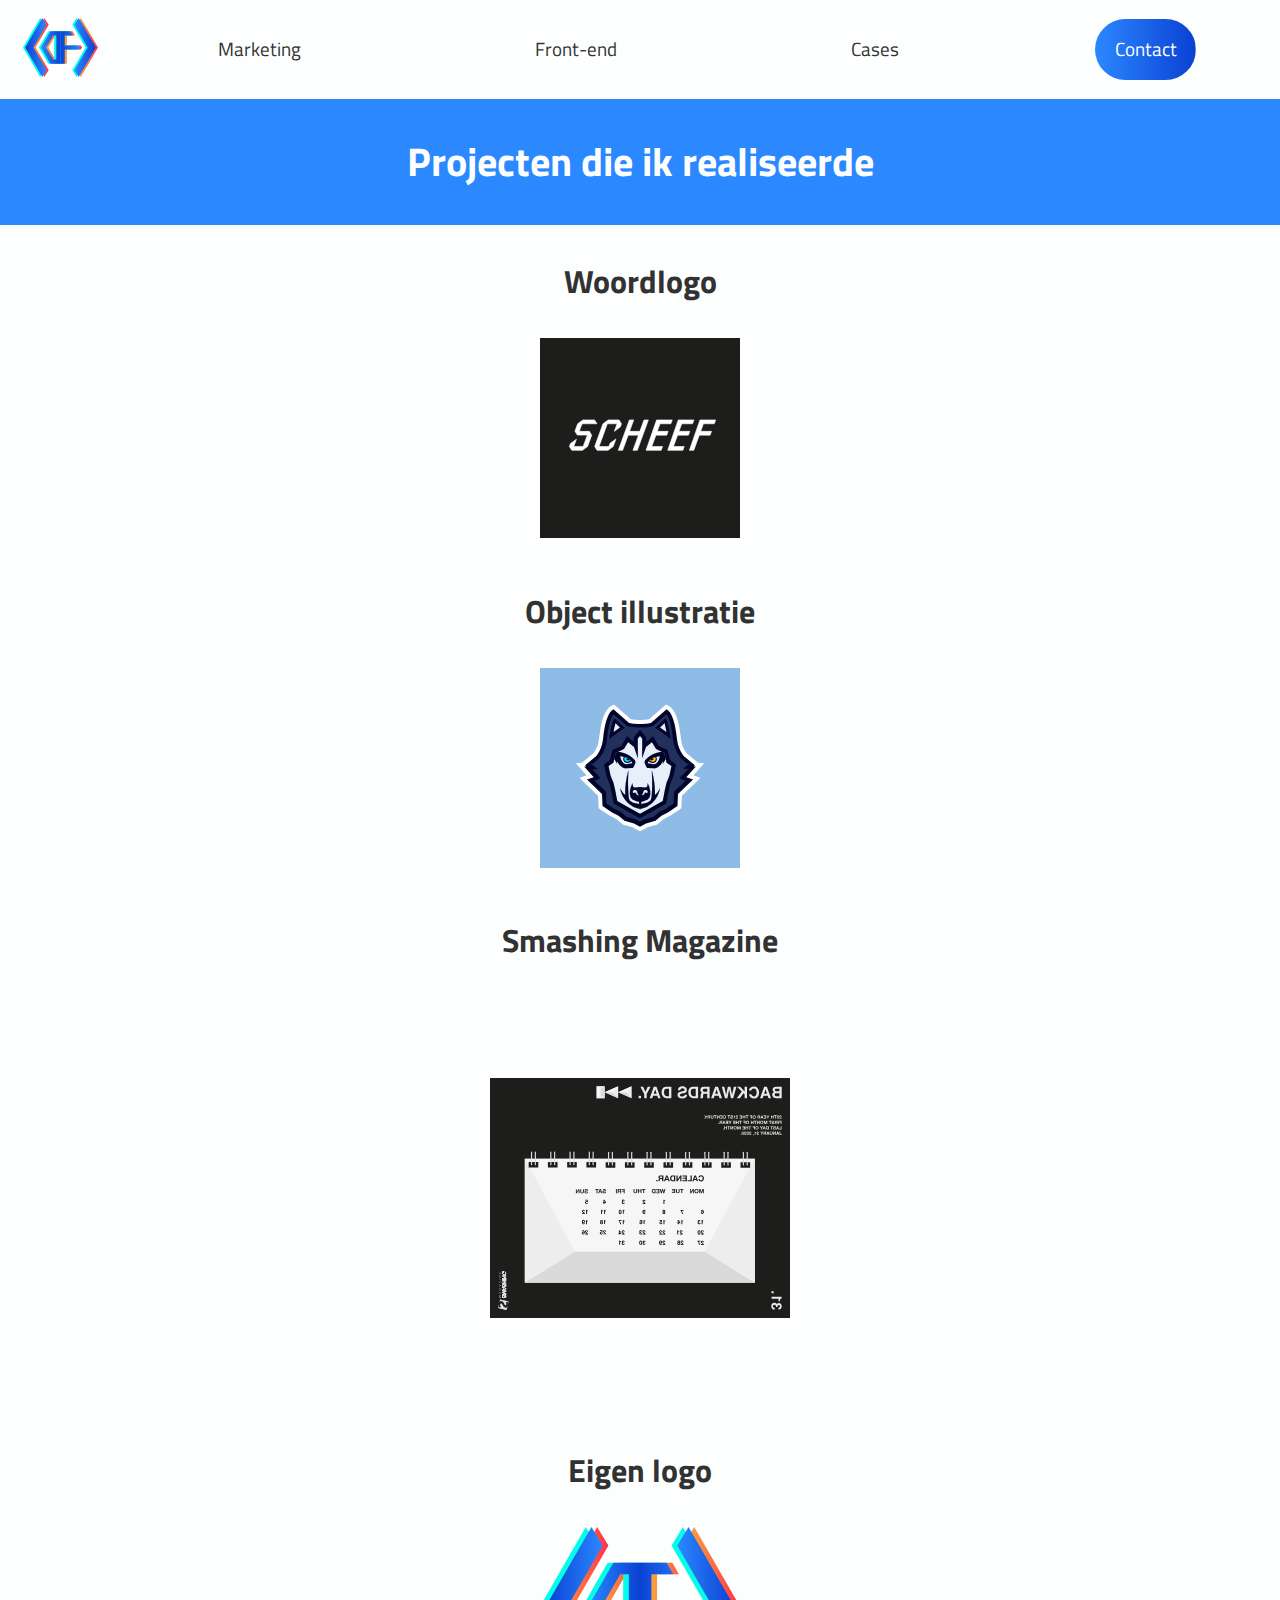
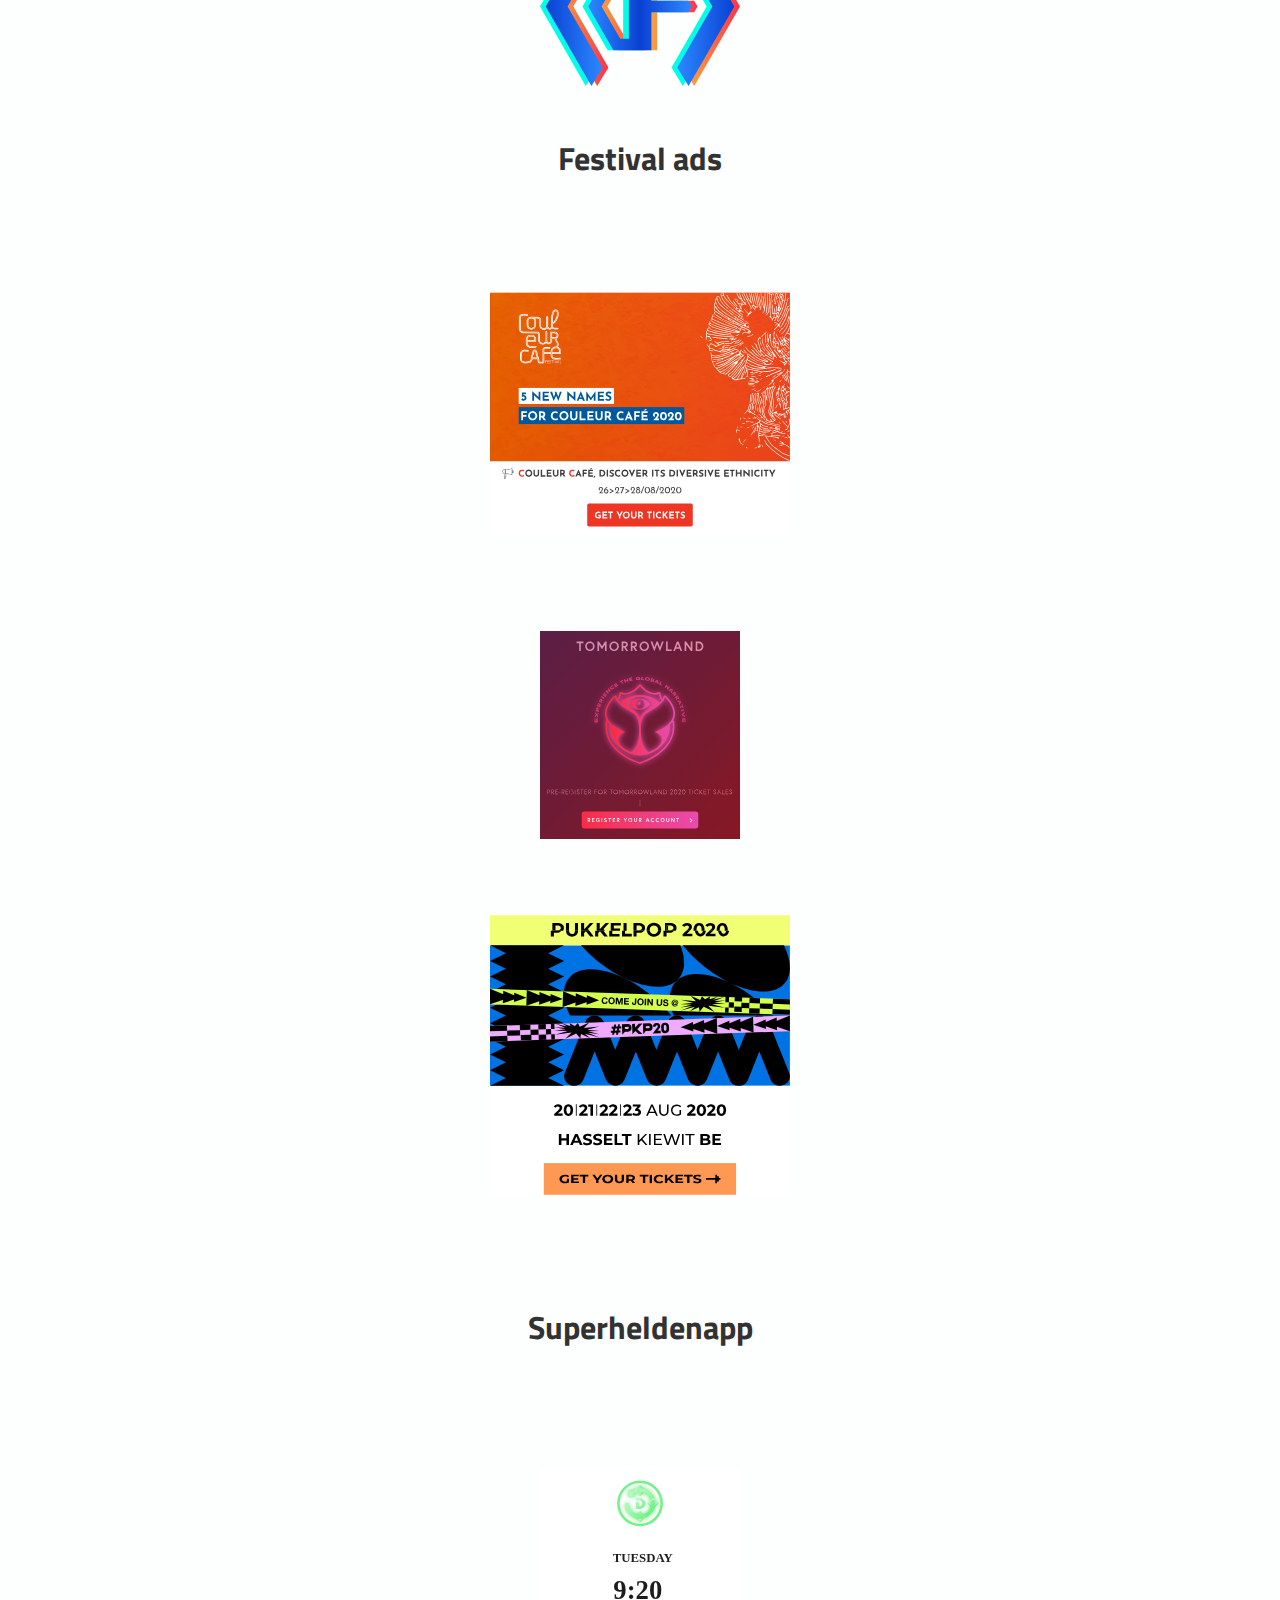
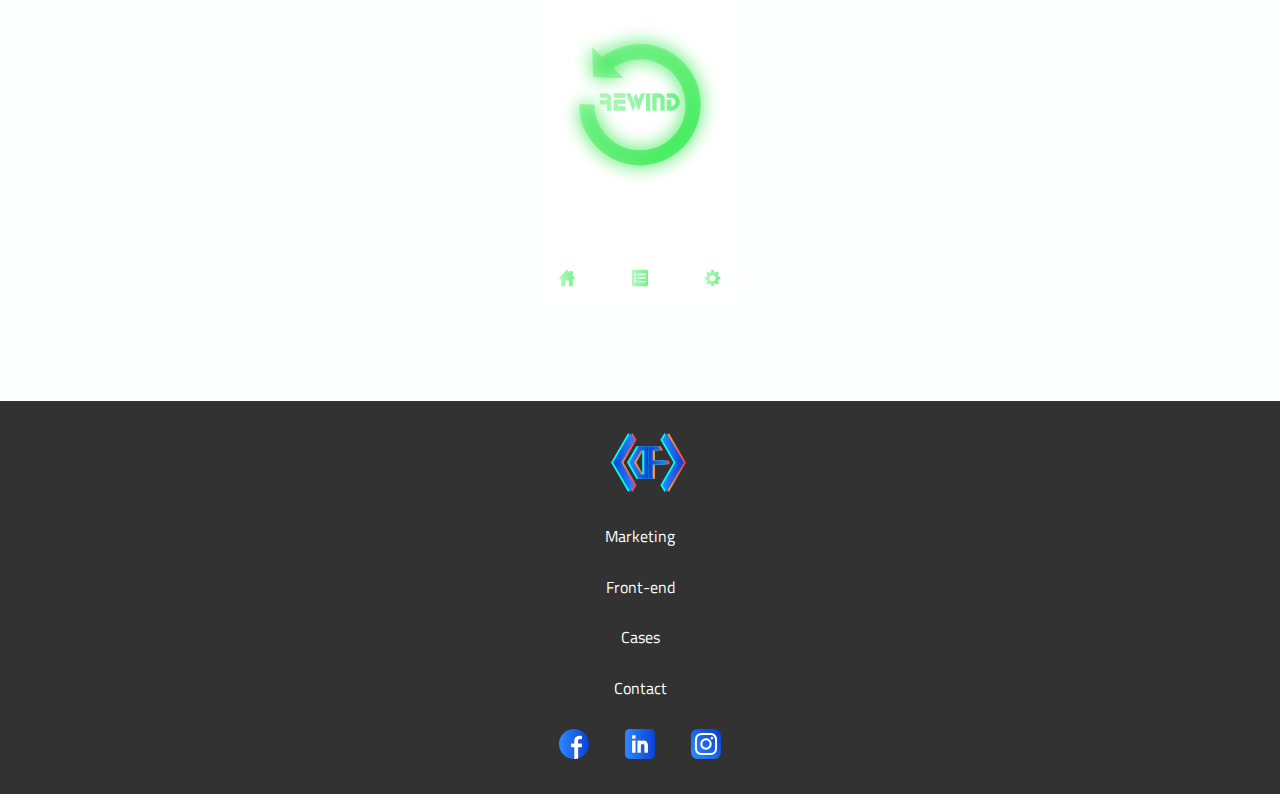
==== case.html @ 9469d138 "added files" ====
<!DOCTYPE html>
<html lang="en">

<head>
    <meta charset="UTF-8">
    <meta name="viewport" content="width=device-width, initial-scale=1.0">
    <meta http-equiv="X-UA-Compatible" content="ie=edge">
    <title>Cases | Digital Fronteer | Brian Cautaerts</title>
    <link rel="shortcut icon" href="images/Favicon.png" type="image/x-icon">
    <link rel="stylesheet" href="css/normalize.css">
    <link rel="stylesheet" href="css/main.css">
    <link href="https://fonts.googleapis.com/css?family=Titillium+Web:400,700&display=swap" rel="stylesheet">
</head>

<body>
    <header>
        <nav>
            <a class="logo" href="index.html">
                <img class="logoImg" src="images/1IMDB_Brian_Cautaerts_logo.svg" alt="Digital fronteer logo">
            </a>
            <a class="navItems dmIcon" href="marketing.html">Marketing</a>
            <a class="navItems pcIcon" href="frontend.html">Front-end</a>
            <a class="navItems caseIcon" href="case.html">Cases</a>
            <a class="navItems contactIcon blue-btn" href="contact.html">Contact</a>
        </nav>

        <div class="bg-blue">
            <h1>Projecten die ik realiseerde</h1>
        </div>
    </header>

    <h2>Woordlogo</h2>
    <img class="case" src="images/1IMD_Brian_Cautaerts_woordlogo.svg" alt="woordlogo">

    <h2>Object illustratie</h2>
    <img class="case" src="images/IMDB_Brian_Cautaerts_Object.svg" alt="Object illustratie ">

    <h2>Smashing Magazine</h2>
    <img class="festivalAd" src="images/smashing_magazine.svg" alt="Smashing magazine">

    <h2>Eigen logo</h2>
    <img class="case" src="images/1IMDB_Brian_Cautaerts_logo.svg" alt="eigen logo">

    <h2>Festival ads</h2>
    <a href="festival_ads/CouleurCafé_&_Qmusic/index.html">
        <img class="festivalAd" src="images/CCxQ.svg" alt="Couleur café x Qmusic">
    </a>

    <a href="festival_ads/Tomorrowland_&_RadioFG/index.html">
        <img class="case" src="images/TML_RadioFGai.svg" alt="Tomorrowland x Radio FG">
    </a>

    <a href="festival_ads/Pukkelpop_&_StuBru/index.html">
        <img class="festivalAd" src="images/PKPxStuBru.svg" alt="Pukkelpop x StuBru">
    </a>

    <h2>Superheldenapp</h2>
    <img class="app" src="images/1IMDB_Brian_Cautaerts_superheldenapp.svg" alt="Superhelden app">

    <footer>
        <a class="logo " href="index.html ">
            <img class="logoImg " src="images/1IMDB_Brian_Cautaerts_logo.svg " alt="Digital fronteer logo ">
        </a>
        <a href="marketing.html ">Marketing</a>
        <a href="frontend.html ">Front-end</a>
        <a href="case.html">Cases</a>
        <a href="contact.html ">Contact</a>
        <a class="smRef " href="https://www.facebook.com/Brian.Cautaerts ">
            <img class="smIcon " src="images/fb_icon.svg " alt="facebook icon ">
        </a>
        <a class="smRef " href="https://www.linkedin.com/in/brian-cautaerts-282b3614b/ ">
            <img class="smIcon " src="images/li_icon.svg " alt="linkedin icon ">
        </a>
        <a class="smRef " href="https://www.instagram.com/briancautaerts/ ">
            <img class="smIcon " src="images/ig_icon.svg " alt="instagram icon ">
        </a>
    </footer>

    <script src="https://ajax.googleapis.com/ajax/libs/jquery/3.4.1/jquery.min.js "></script>
    <script src="js/main.js "></script>
</body>

</html>
---- css/main.css ----
body {
    font-family: 'Titillium Web', sans-serif;
    background-color: #fdffff;
    color: #323232;
}

ul {
    list-style-type: none;
    margin: 0;
    padding: 0;
}

.logoImg {
    width: 50px;
}

nav {
    border-top: 1px solid #323232;
    position: fixed;
    width: 100%;
    bottom: 0;
    text-align: center;
    background-color: #fdffff;
}

.logo {
    padding: 1em 0 1em 1em;
}

nav a {
    display: inline-block;
    vertical-align: middle;
    text-decoration: none;
    color: #323232;
    font-size: 0.7em;
    transition: .3s ease;
}

.navItems {
    padding: 2em 1.5em 0 1.5em;
}

.navItems:hover {
    color: #2c88ff;
    transition: .3s ease;
}

.dmIcon {
    background-image: url("../images/Digital_marketing_icon.svg");
    background-repeat: no-repeat;
    background-size: 20px;
    background-position: 50% 0;
}

.pcIcon {
    background-image: url("../images/pc_icon.svg");
    background-repeat: no-repeat;
    background-size: 20px;
    background-position: 50% 0;
}

.caseIcon {
    background-image: url("../images/case_icon.svg");
    background-repeat: no-repeat;
    background-size: 20px;
    background-position: 50% 0;
}

.contactIcon {
    background-image: url("../images/contact_icon.svg");
    background-repeat: no-repeat;
    background-size: 20px;
    background-position: 50% 0;
}

h1 {
    padding: 1em;
    font-size: 1.8em;
    margin: 0;
}

h2 {
    padding: 1.2em;
    margin: 0;
}

p {
    padding: 0 2em 2em 2em;
    margin: 0;
    letter-spacing: 0.1em;
    line-height: 1.5em;
}

.orange-btn {
    text-decoration: none;
    padding: 1em;
    margin: 0 2em 2em 2em;
    background-image: linear-gradient(to right, #fab03c, #ff3148);
    display: inline-block;
    color: #fdffff;
    border-radius: 2em;
    transition: .3s ease;
}

.orange-btn:hover {
    color: #fdffff;
    background-image: linear-gradient(to right, #2c88ff, #0a41d3);
    transition: .3s ease;
}

.orange-btn-blue-bg {
    text-decoration: none;
    padding: 1em;
    margin: 0 2em 2em 2em;
    background-image: linear-gradient(to right, #fab03c, #ff3148);
    display: inline-block;
    color: #fdffff;
    border-radius: 2em;
    transition: .3s ease;
}

.orange-btn-blue-bg:hover {
    color: #323232;
    background-image: none;
    background-color: #fdffff;
    transition: .3s ease;
}

footer {
    background-color: #323232;
    text-align: center;
    height: 404px;
}

footer a {
    text-decoration: none;
    display: block;
    color: #fdffff;
    padding: 1em 0;
    text-align: center;
    transition: .3s ease;
}

footer a:hover {
    color: #2c88ff;
    transition: .3s ease;
}

.smIcon {
    width: 30px;
}

.smRef {
    display: inline-block;
    padding: 1em;
}

.bg-blue {
    /*background-image: linear-gradient(to right, #2c88ff, #0a41d3);*/
    background-color: #2c88ff;
    color: #fdffff;
}

.m-icons {
    width: 50px;
    margin-left: auto;
    margin-right: auto;
    margin-top: 2em;
    display: block;
}

.input {
    border: none;
    border-bottom: 2px solid #d3d3d3;
    width: 100%;
    transition: .3s ease;
    margin: 1em 0;
    padding: 0;
}

.input:focus {
    outline: 0;
    border-bottom: 2px solid #2c88ff;
    transition: .3s ease;
}

.input-btn {
    border: none;
    cursor: pointer;
}

#textarea {
    resize: none;
    width: 100%;
    border: none;
    border-bottom: 2px solid #d3d3d3;
    transition: .3s ease;
    margin: 1em 0;
    padding: 0;
}

#textarea:focus {
    outline: 0;
    border-bottom: 2px solid #2c88ff;
    transition: .3s ease;
}

.mx-bottom {
    margin-bottom: 1em;
}

form {
    padding: 2em;
}

.form-btn {
    text-decoration: none;
    padding: 1em;
    margin-top: 2em;
    background-image: linear-gradient(to right, #fab03c, #ff3148);
    display: inline-block;
    color: #fdffff;
    border-radius: 2em;
    transition: .3s ease;
}

.form-btn:hover {
    color: #fdffff;
    background-image: linear-gradient(to right, #2c88ff, #0a41d3);
    transition: .3s ease;
}

.case {
    width: 200px;
    display: block;
    margin-left: auto;
    margin-right: auto;
    margin-bottom: 1em;
}

.festivalAd {
    width: 300px;
    height: 400px;
    display: block;
    margin-left: auto;
    margin-right: auto;
    margin-bottom: 1em;
}

.app {
    width: 200px;
    height: 600px;
    display: block;
    margin-left: auto;
    margin-right: auto;
    margin-bottom: 1em;
}

@media (min-width: 768px) {
    body {
        text-align: center;
    }
    h1 {
        font-size: 2.5em;
    }
    h2 {
        font-size: 2em;
    }
    p {
        font-size: 1.1em;
    }
    .logoImg {
        width: 75px;
    }
    nav {
        position: unset;
        border-top: none;
    }
    .navItems {
        padding: 1em 2em;
        font-size: 1.2em;
    }
    nav a {
        font-size: 1em;
    }
    .orange-btn {
        font-size: 1.1em;
    }
    .orange-btn-blue-bg {
        font-size: 1.1em;
    }
    footer {
        height: 100%;
        padding: 1em;
    }
    .dmIcon {
        background-image: none;
    }
    .pcIcon {
        background-image: none;
    }
    .caseIcon {
        background-image: none;
    }
    .contactIcon {
        background-image: none;
    }
    .blue-btn {
        text-decoration: none;
        padding: 1em;
        background-image: linear-gradient(to right, #2c88ff, #0a41d3);
        background-size: 100%;
        display: inline-block;
        color: #fdffff;
        border-radius: 2em;
        transition: .3s ease;
    }
    .blue-btn:hover {
        color: #fdffff;
        background-image: linear-gradient(to right, #fab03c, #ff3148);
        transition: .3s ease;
    }
    li {
        width: 40%;
        display: inline-block;
        margin: 4%;
    }
}

@media (min-width: 1000px) {
    .navItems {
        margin: 1em 2em;
    }
    .float-left {
        float: left;
        width: 50%;
    }
    .float-right {
        float: right;
        width: 50%;
    }
    .align-middle {
        width: 50%;
        margin-left: auto;
        margin-right: auto;
    }
    .bg-blue {
        padding: 0 6em;
    }
    .clearfix::after {
        clear: both;
        content: "";
        display: block;
    }
}

@media (min-width: 1200px) {
    .navItems {
        margin: 1em 4em;
    }
}
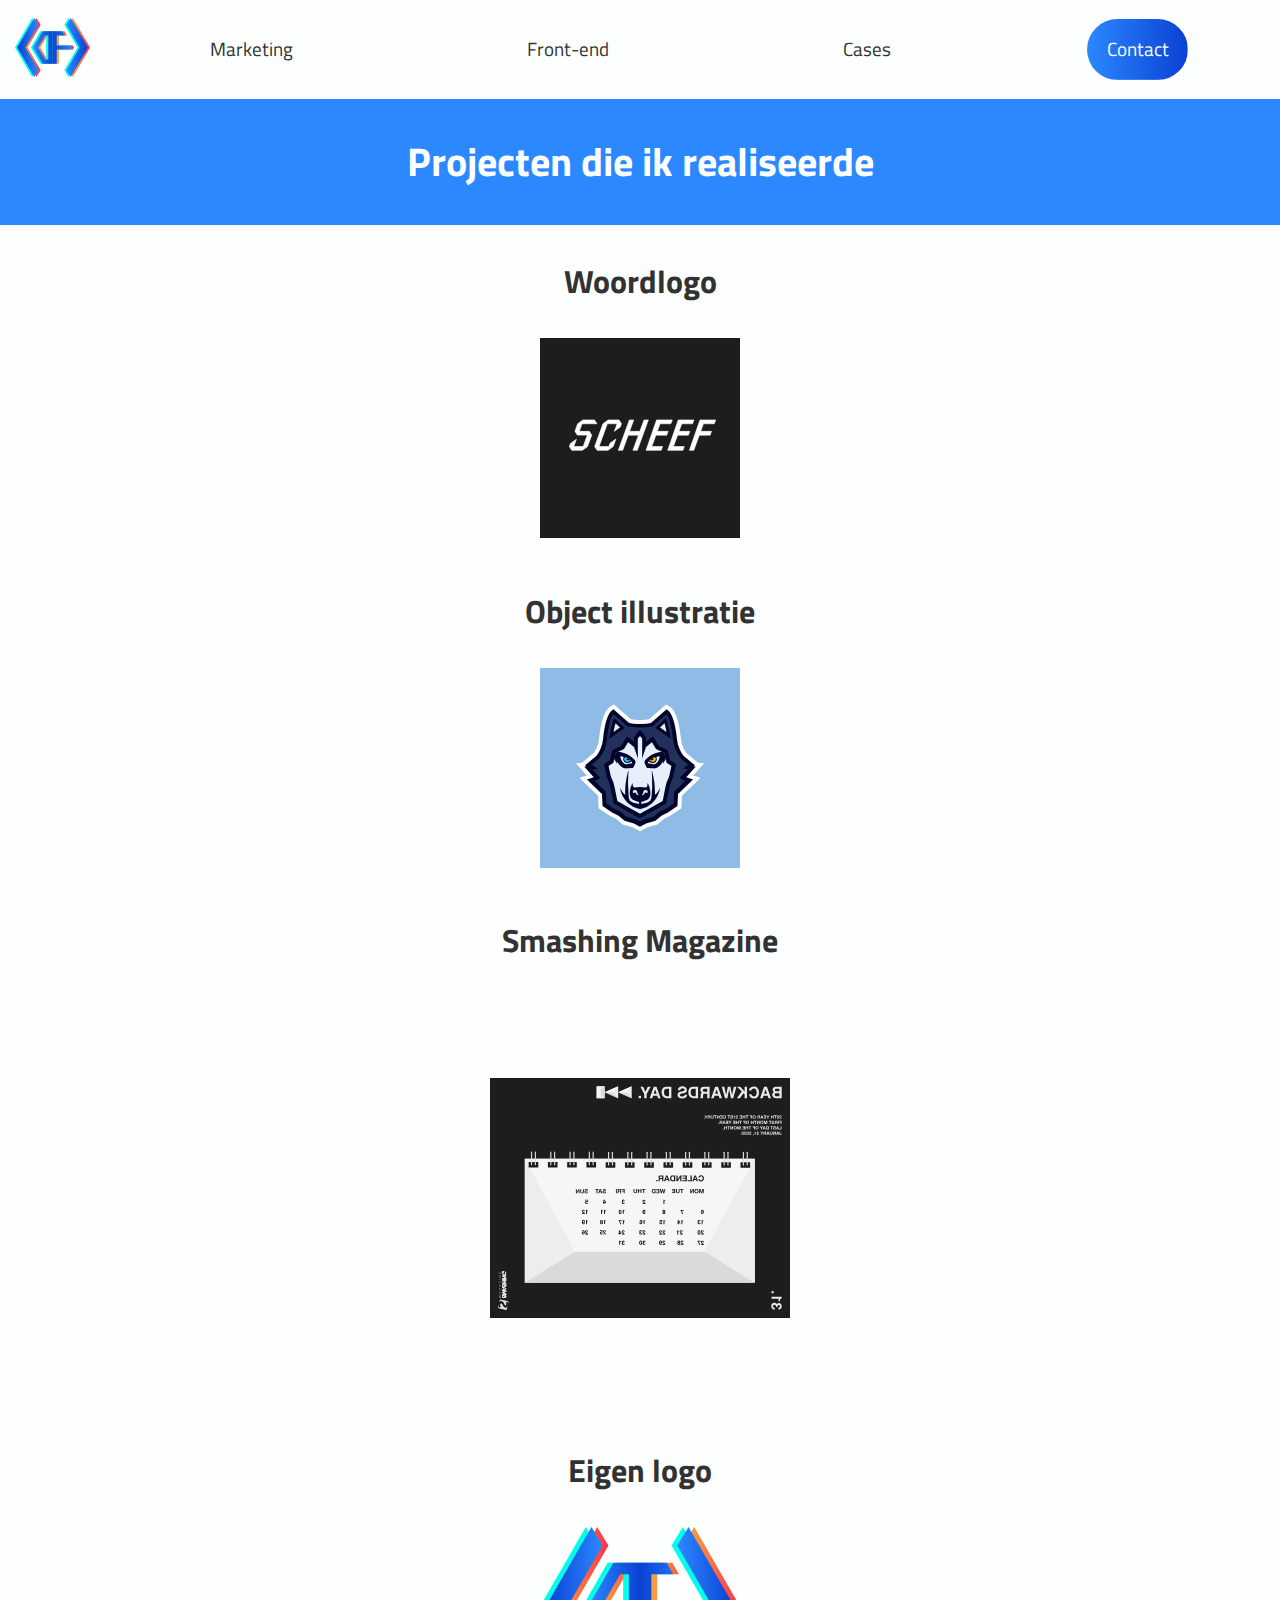
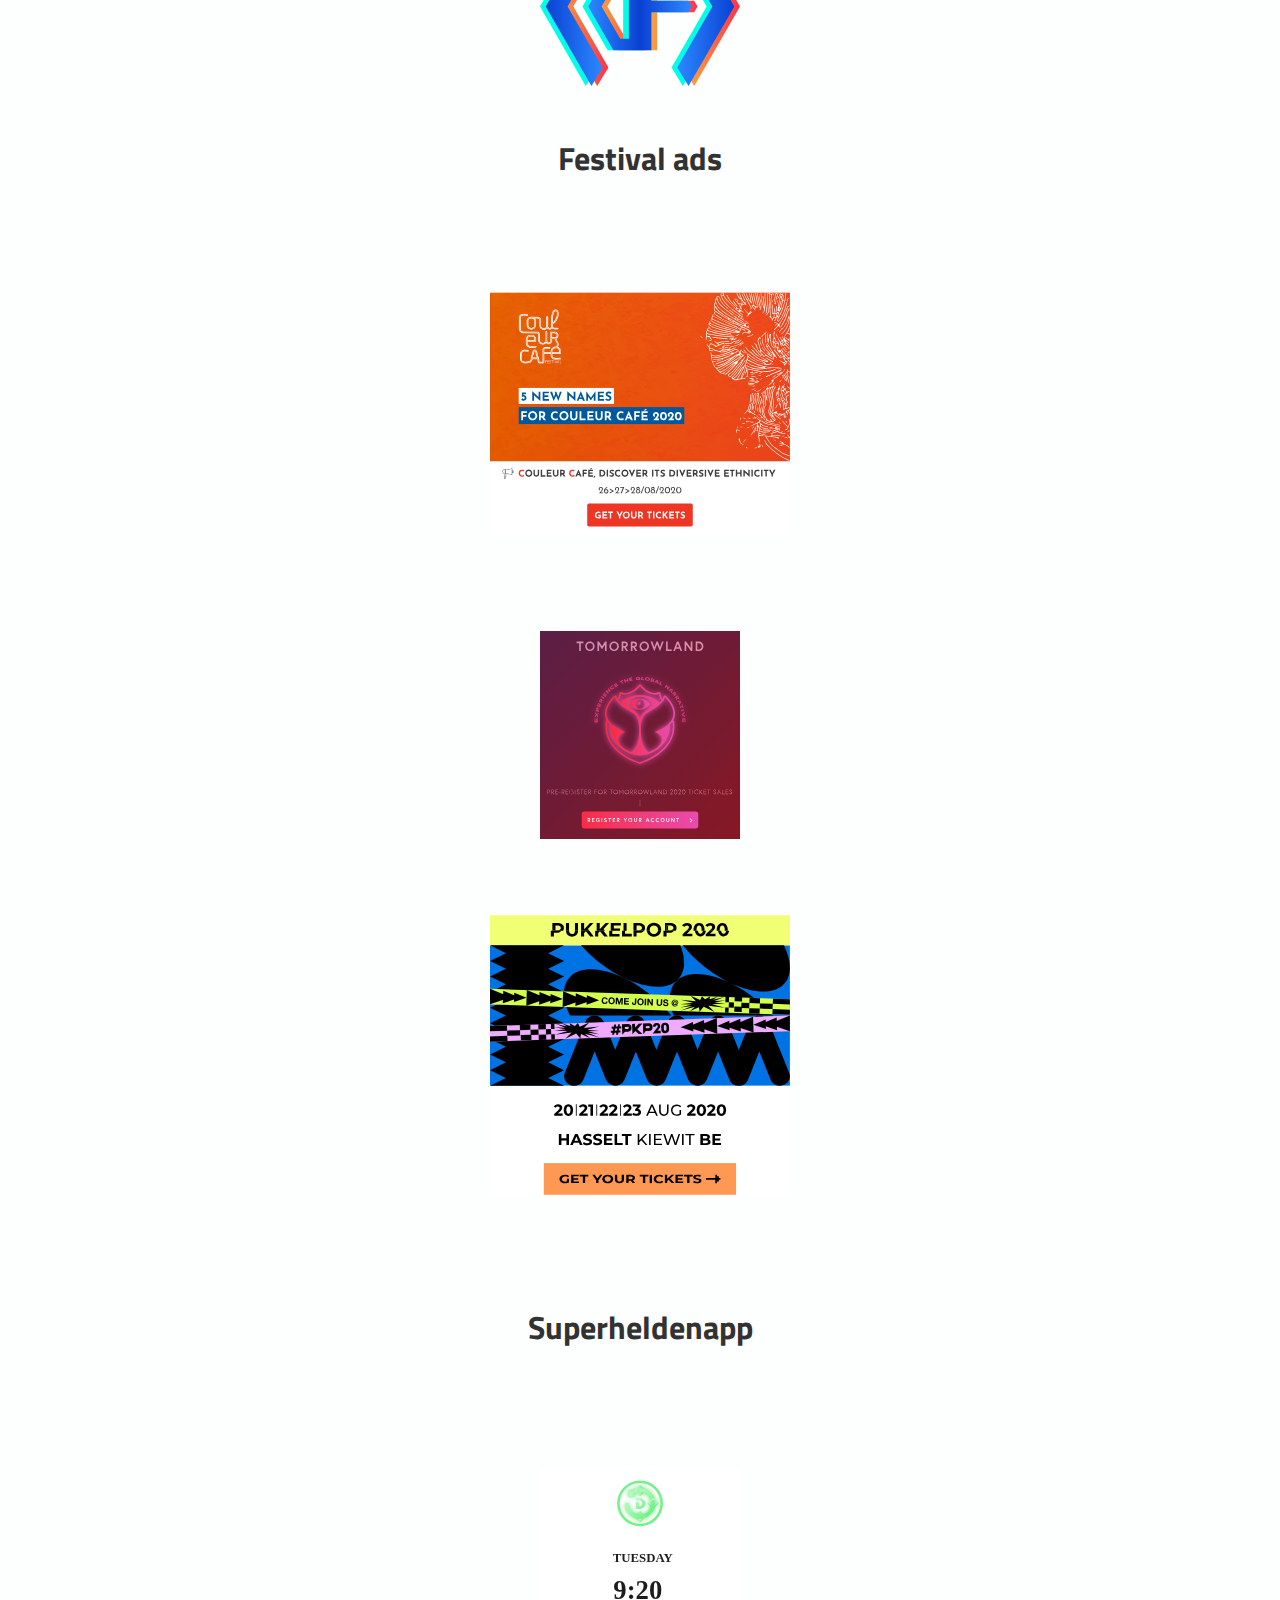
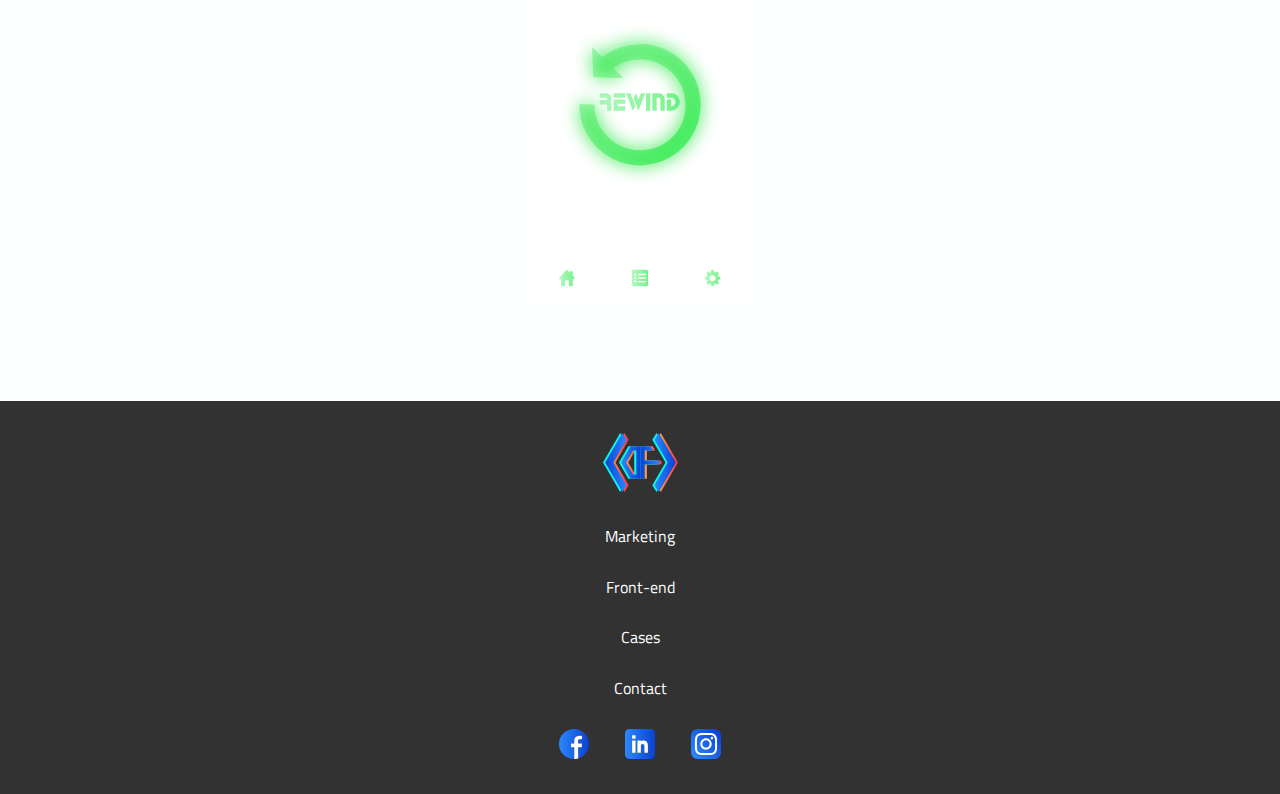
==== commit 46642df4: "added logo on top of mobile screen and changed padding on mobile navigation" ====
--- a/case.html
+++ b/case.html
@@ -23,6 +23,10 @@
             <a class="navItems caseIcon" href="case.html">Cases</a>
             <a class="navItems contactIcon blue-btn" href="contact.html">Contact</a>
         </nav>
+
+        <a class="topLogo" href="index.html">
+            <img class="logoImg" src="images/1IMDB_Brian_Cautaerts_logo.svg" alt="Digital fronteer logo">
+        </a>
 
         <div class="bg-blue">
             <h1>Projecten die ik realiseerde</h1>
--- a/css/main.css
+++ b/css/main.css
@@ -8,6 +8,14 @@
     list-style-type: none;
     margin: 0;
     padding: 0;
+}
+
+.topLogo {
+    display: block;
+    text-align: center;
+    background-color: #fdffff;
+    margin-top: 0.8em;
+    margin-bottom: 0.8em;
 }
 
 .logoImg {
@@ -21,10 +29,11 @@
     bottom: 0;
     text-align: center;
     background-color: #fdffff;
+    padding-bottom: 1em;
 }
 
 .logo {
-    padding: 1em 0 1em 1em;
+    padding: 1em 0;
 }
 
 nav a {
@@ -37,7 +46,7 @@
 }
 
 .navItems {
-    padding: 2em 1.5em 0 1.5em;
+    padding: 2em 0.8em 0 0.8em;
 }
 
 .navItems:hover {
@@ -89,6 +98,7 @@
     margin: 0;
     letter-spacing: 0.1em;
     line-height: 1.5em;
+    text-align: left;
 }
 
 .orange-btn {
@@ -129,7 +139,7 @@
 footer {
     background-color: #323232;
     text-align: center;
-    height: 404px;
+    height: 420px;
 }
 
 footer a {
@@ -256,7 +266,28 @@
     margin-bottom: 1em;
 }
 
+@media (min-width: 370px) {
+    .navItems {
+        padding: 3.5em 1em 1em 1em;
+    }
+    .dmIcon {
+        background-position: 50% 30%;
+    }
+    .pcIcon {
+        background-position: 50% 30%;
+    }
+    .caseIcon {
+        background-position: 50% 30%;
+    }
+    .contactIcon {
+        background-position: 50% 30%;
+    }
+}
+
 @media (min-width: 768px) {
+    .topLogo {
+        display: none;
+    }
     body {
         text-align: center;
     }
@@ -268,6 +299,7 @@
     }
     p {
         font-size: 1.1em;
+        padding: 0 4em 2em 4em;
     }
     .logoImg {
         width: 75px;
@@ -275,6 +307,7 @@
     nav {
         position: unset;
         border-top: none;
+        padding-bottom: 0;
     }
     .navItems {
         padding: 1em 2em;
@@ -328,6 +361,9 @@
 }
 
 @media (min-width: 1000px) {
+    p {
+        padding: 0 3em 2em 3em;
+    }
     .navItems {
         margin: 1em 2em;
     }
@@ -358,4 +394,7 @@
     .navItems {
         margin: 1em 4em;
     }
+    p {
+        padding: 0 6em 1em 6em;
+    }
 }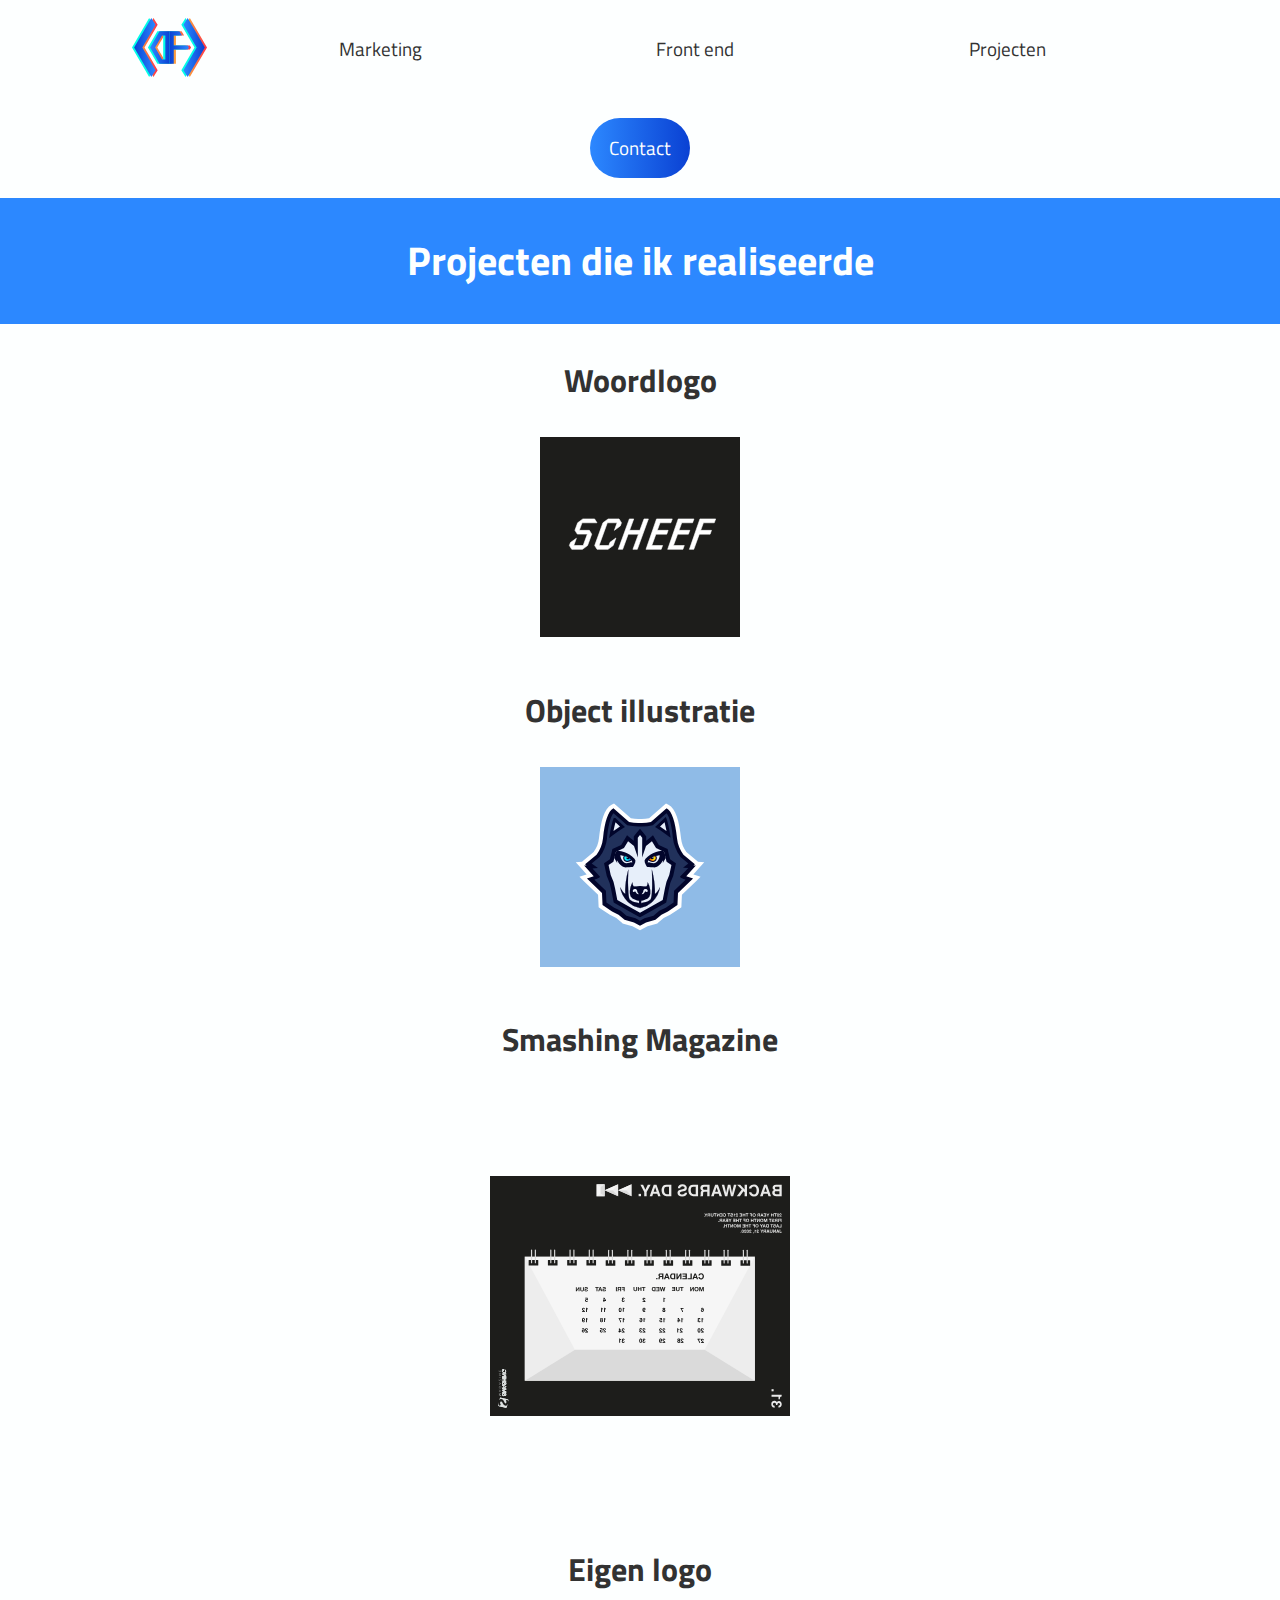
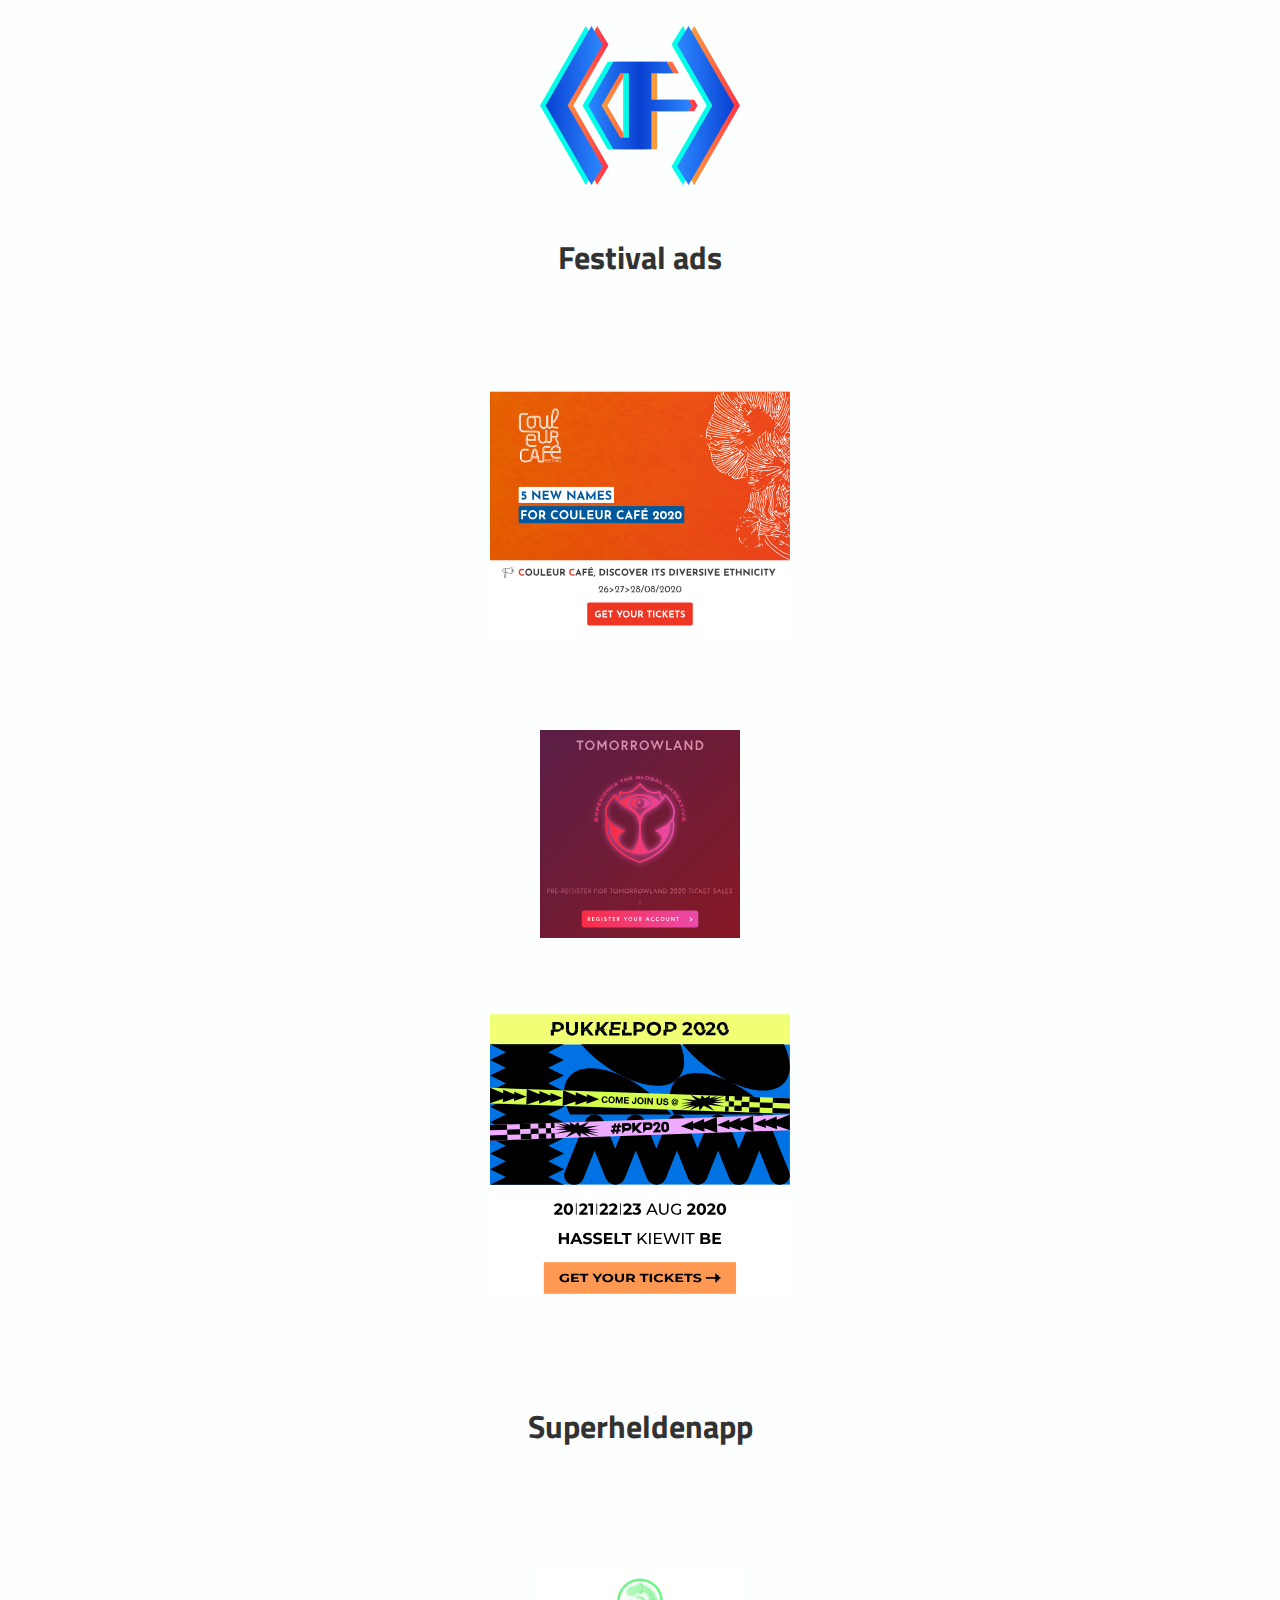
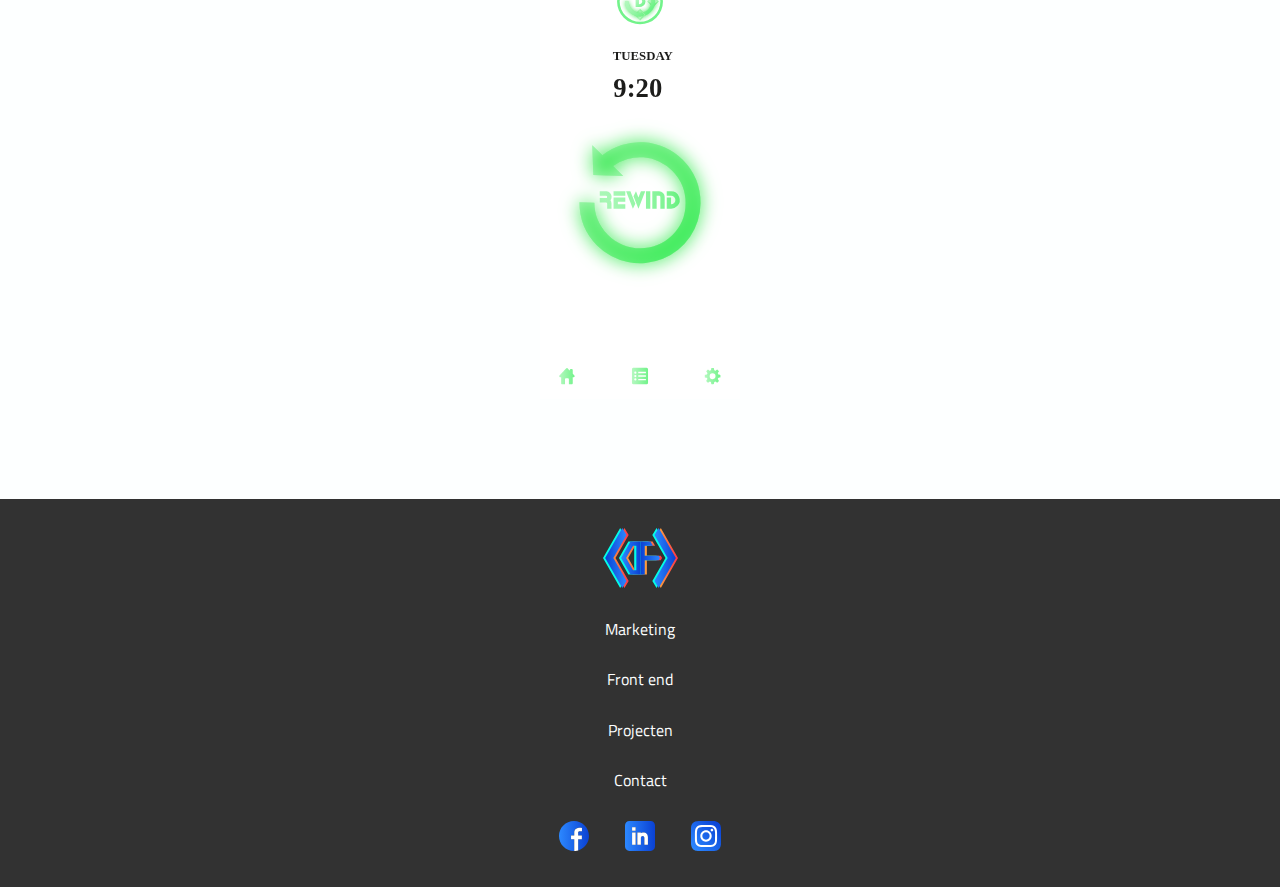
==== commit a21599d4: "changed content" ====
--- a/case.html
+++ b/case.html
@@ -19,8 +19,8 @@
                 <img class="logoImg" src="images/1IMDB_Brian_Cautaerts_logo.svg" alt="Digital fronteer logo">
             </a>
             <a class="navItems dmIcon" href="marketing.html">Marketing</a>
-            <a class="navItems pcIcon" href="frontend.html">Front-end</a>
-            <a class="navItems caseIcon" href="case.html">Cases</a>
+            <a class="navItems pcIcon" href="frontend.html">Front end</a>
+            <a class="navItems caseIcon" href="case.html">Projecten</a>
             <a class="navItems contactIcon blue-btn" href="contact.html">Contact</a>
         </nav>
 
@@ -66,8 +66,8 @@
             <img class="logoImg " src="images/1IMDB_Brian_Cautaerts_logo.svg " alt="Digital fronteer logo ">
         </a>
         <a href="marketing.html ">Marketing</a>
-        <a href="frontend.html ">Front-end</a>
-        <a href="case.html">Cases</a>
+        <a href="frontend.html">Front end</a>
+        <a href="case.html">Projecten</a>
         <a href="contact.html ">Contact</a>
         <a class="smRef " href="https://www.facebook.com/Brian.Cautaerts ">
             <img class="smIcon " src="images/fb_icon.svg " alt="facebook icon ">
--- a/css/main.css
+++ b/css/main.css
@@ -215,7 +215,7 @@
     transition: .3s ease;
 }
 
-.mx-bottom {
+.mb-1 {
     margin-bottom: 1em;
 }
 
@@ -267,8 +267,12 @@
 }
 
 @media (min-width: 370px) {
+    .logo {
+        padding: 0.8em;
+    }
     .navItems {
-        padding: 3.5em 1em 1em 1em;
+        padding: 3.5em 0.8em 1em 0.8em;
+        width: 14%;
     }
     .dmIcon {
         background-position: 50% 30%;
@@ -312,6 +316,7 @@
     .navItems {
         padding: 1em 2em;
         font-size: 1.2em;
+        width: auto;
     }
     nav a {
         font-size: 1em;
